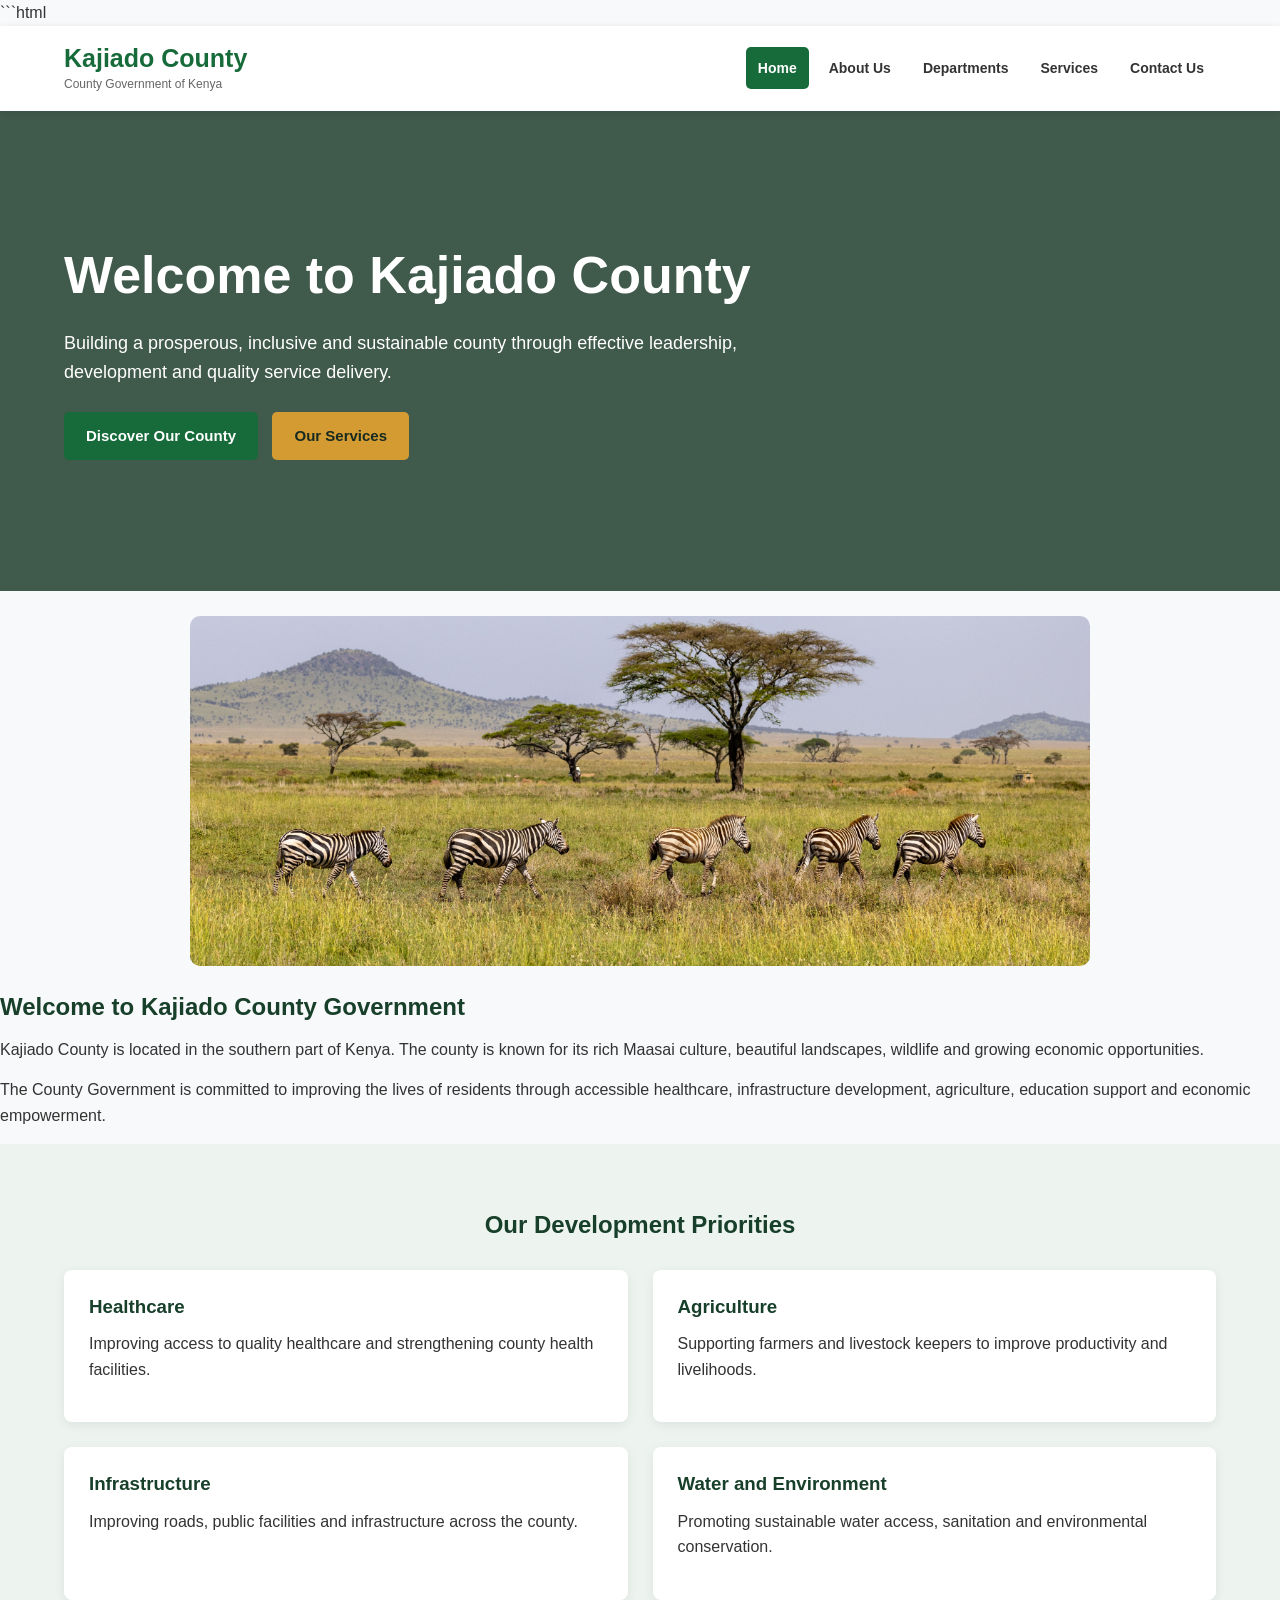
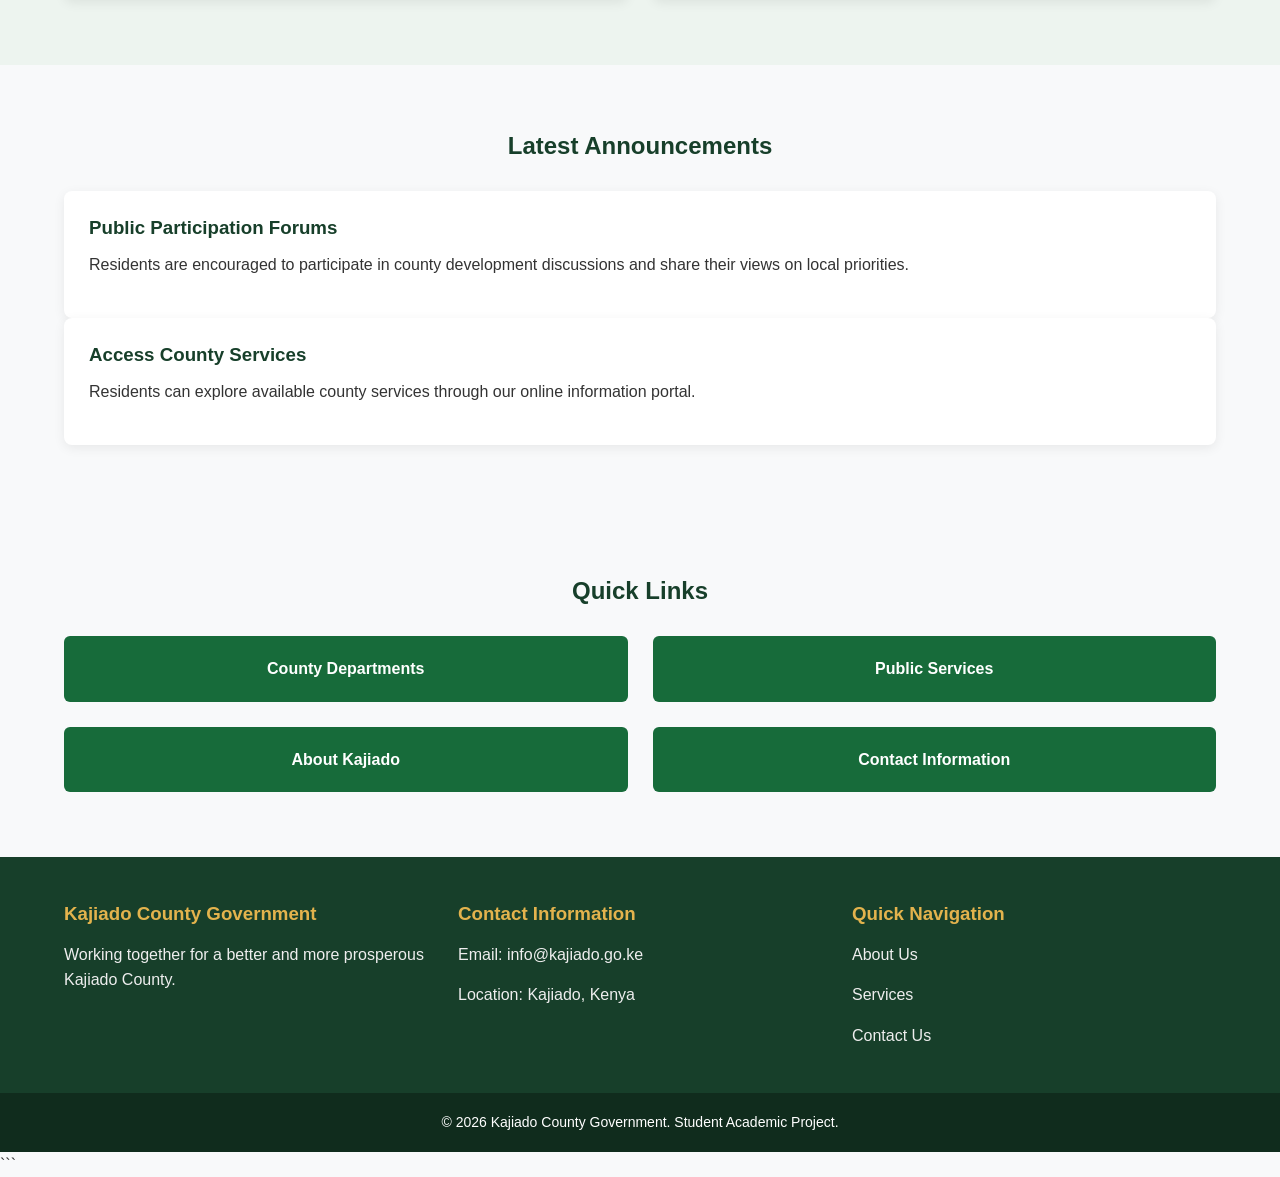
==== index.html @ 32dab038 "Initial commit - Kajiado County Website" ====
```html
<!DOCTYPE html>
<html lang="en">
<head>
    <meta charset="UTF-8">
    <meta name="viewport" content="width=device-width, initial-scale=1.0">

    <meta name="description" content="Official information website for Kajiado County Government.">

    <title>Home | Kajiado County Government</title>

    <link rel="stylesheet" href="css/style.css">
</head>

<body>

    <!-- Header -->
    <header>
        <div class="container header-container">

            <div class="logo">
                <h2>Kajiado County</h2>
                <p>County Government of Kenya</p>
            </div>

            <nav>
                <ul>
                    <li><a href="index.html" class="active">Home</a></li>
                    <li><a href="about.html">About Us</a></li>
                    <li><a href="departments.html">Departments</a></li>
                    <li><a href="services.html">Services</a></li>
                    <li><a href="contact.html">Contact Us</a></li>
                </ul>
            </nav>

        </div>
    </header>

    <!-- Hero Section -->
    <section class="hero">
        <div class="hero-content">

            <h1>Welcome to Kajiado County</h1>

            <p>
                Building a prosperous, inclusive and sustainable county
                through effective leadership, development and quality
                service delivery.
            </p>

            <a href="about.html" class="btn">Discover Our County</a>
            <a href="services.html" class="btn btn-secondary">Our Services</a>

        </div>
    </section>

    <!-- Introduction -->
   <img src="images/kajiado-landscape.jpg"
     alt="Zebras grazing in the Kajiado savannah"
     class="county-image">

        <h2>Welcome to Kajiado County Government</h2>

        <p>
            Kajiado County is located in the southern part of Kenya.
            The county is known for its rich Maasai culture, beautiful
            landscapes, wildlife and growing economic opportunities.
        </p>

        <p>
            The County Government is committed to improving the lives
            of residents through accessible healthcare, infrastructure
            development, agriculture, education support and economic
            empowerment.
        </p>

    </section>

    <!-- County Highlights -->
    <section class="highlights">

        <div class="container">

            <h2>Our Development Priorities</h2>

            <div class="highlight-container">

                <div class="highlight-card">
                    <h3>Healthcare</h3>
                    <p>
                        Improving access to quality healthcare and
                        strengthening county health facilities.
                    </p>
                </div>

                <div class="highlight-card">
                    <h3>Agriculture</h3>
                    <p>
                        Supporting farmers and livestock keepers
                        to improve productivity and livelihoods.
                    </p>
                </div>

                <div class="highlight-card">
                    <h3>Infrastructure</h3>
                    <p>
                        Improving roads, public facilities and
                        infrastructure across the county.
                    </p>
                </div>

                <div class="highlight-card">
                    <h3>Water and Environment</h3>
                    <p>
                        Promoting sustainable water access,
                        sanitation and environmental conservation.
                    </p>
                </div>

            </div>

        </div>

    </section>

    <!-- Announcements -->
    <section class="announcements container">

        <h2>Latest Announcements</h2>

        <div class="announcement-card">

            <h3>Public Participation Forums</h3>

            <p>
                Residents are encouraged to participate in county
                development discussions and share their views
                on local priorities.
            </p>

        </div>

        <div class="announcement-card">

            <h3>Access County Services</h3>

            <p>
                Residents can explore available county services
                through our online information portal.
            </p>

        </div>

    </section>

    <!-- Quick Links -->
    <section class="quick-links">

        <div class="container">

            <h2>Quick Links</h2>

            <div class="quick-links-container">

                <a href="departments.html">County Departments</a>

                <a href="services.html">Public Services</a>

                <a href="about.html">About Kajiado</a>

                <a href="contact.html">Contact Information</a>

            </div>

        </div>

    </section>

    <!-- Footer -->
    <footer>

        <div class="container footer-container">

            <div>
                <h3>Kajiado County Government</h3>

                <p>
                    Working together for a better and more
                    prosperous Kajiado County.
                </p>
            </div>

            <div>
                <h3>Contact Information</h3>

                <p>Email: info@kajiado.go.ke</p>
                <p>Location: Kajiado, Kenya</p>
            </div>

            <div>
                <h3>Quick Navigation</h3>

                <p><a href="about.html">About Us</a></p>
                <p><a href="services.html">Services</a></p>
                <p><a href="contact.html">Contact Us</a></p>
            </div>

        </div>

        <div class="copyright">
            <p>
                &copy; 2026 Kajiado County Government.
                Student Academic Project.
            </p>
        </div>

    </footer>

</body>
</html>
```
---- css/style.css ----
/* =====================================
   1. GENERAL STYLING
===================================== */

* {
    margin: 0;
    padding: 0;
    box-sizing: border-box;
}

html {
    scroll-behavior: smooth;
}

body {
    font-family: Arial, Helvetica, sans-serif;
    line-height: 1.6;
    color: #333;
    background-color: #f8f9fa;
    overflow-x: hidden;
}

img {
    max-width: 100%;
    height: auto;
    display: block;
}

.container {
    width: 90%;
    max-width: 1200px;
    margin: auto;
}

h1, h2, h3 {
    line-height: 1.3;
    color: #173f2a;
}

h2 {
    margin-bottom: 15px;
}

p {
    margin-bottom: 15px;
}

a {
    text-decoration: none;
    color: inherit;
}

/* =====================================
   2. HEADER AND NAVIGATION
===================================== */

header {
    background-color: #ffffff;
    box-shadow: 0 2px 8px rgba(0, 0, 0, 0.1);
    position: sticky;
    top: 0;
    z-index: 1000;
}

.header-container {
    min-height: 85px;
    display: flex;
    justify-content: space-between;
    align-items: center;
    gap: 20px;
    padding-top: 12px;
    padding-bottom: 12px;
}

.logo h2 {
    color: #176b3a;
    font-size: 25px;
    margin-bottom: 0;
}

.logo p {
    font-size: 12px;
    margin-bottom: 0;
    color: #666;
}

nav ul {
    display: flex;
    align-items: center;
    justify-content: center;
    flex-wrap: wrap;
    list-style: none;
    gap: 8px;
}

nav ul li a {
    display: block;
    padding: 10px 12px;
    font-weight: bold;
    font-size: 14px;
    color: #333;
    border-radius: 5px;
    transition: 0.3s ease;
}

nav ul li a:hover,
nav ul li a.active {
    background-color: #176b3a;
    color: white;
}

/* =====================================
   3. HOME PAGE HERO SECTION
===================================== */

.hero {
    min-height: 480px;
    background: linear-gradient(
        rgba(12, 45, 27, 0.78),
        rgba(12, 45, 27, 0.78)
    );
    color: white;
    display: flex;
    align-items: center;
    padding: 80px 0;
}

.hero-content {
    max-width: 750px;
    margin-left: 5%;
}

.hero h1 {
    font-size: clamp(32px, 5vw, 52px);
    color: white;
    margin-bottom: 20px;
}

.hero p {
    font-size: 18px;
    color: white;
    margin-bottom: 25px;
}

/* =====================================
   4. BUTTONS
===================================== */

.btn {
    display: inline-block;
    background-color: #176b3a;
    color: white;
    padding: 12px 22px;
    border: none;
    border-radius: 5px;
    font-size: 15px;
    font-weight: bold;
    cursor: pointer;
    transition: 0.3s ease;
}

.btn:hover {
    background-color: #104c29;
    transform: translateY(-2px);
}

.btn-secondary {
    background-color: #d49b32;
    color: #172b20;
    margin-left: 10px;
}

.btn-secondary:hover {
    background-color: #b77d1e;
}

/* =====================================
   5. GENERAL SECTIONS
===================================== */

.introduction,
.highlights,
.announcements,
.quick-links,
.contact-section,
.about-section,
.departments-section,
.services-section {
    padding-top: 65px;
    padding-bottom: 65px;
}

.introduction {
    text-align: center;
    max-width: 900px;
    margin: auto;
}

.introduction h2 {
    font-size: 30px;
}

/* =====================================
   6. HIGHLIGHTS AND CARDS
===================================== */

.highlights {
    background-color: #edf4ef;
}

.highlights h2,
.announcements h2,
.quick-links h2 {
    text-align: center;
    margin-bottom: 30px;
}

.highlight-container,
.announcement-container,
.quick-links-container {
    display: grid;
    grid-template-columns: repeat(2, 1fr);
    gap: 25px;
}

.highlight-card,
.announcement-card {
    background-color: white;
    padding: 25px;
    border-radius: 8px;
    box-shadow: 0 3px 12px rgba(0, 0, 0, 0.07);
    transition: 0.3s ease;
}

.highlight-card:hover,
.announcement-card:hover {
    transform: translateY(-5px);
    box-shadow: 0 6px 18px rgba(0, 0, 0, 0.12);
}

.highlight-card h3,
.announcement-card h3 {
    margin-bottom: 12px;
}

.quick-links-container a {
    background-color: #176b3a;
    color: white;
    padding: 20px;
    border-radius: 6px;
    text-align: center;
    font-weight: bold;
    transition: 0.3s ease;
}

.quick-links-container a:hover {
    background-color: #104c29;
}

/* =====================================
   7. PAGE BANNER
===================================== */

.page-banner {
    background-color: #176b3a;
    color: white;
    padding: 65px 0;
    text-align: center;
}

.page-banner h1 {
    color: white;
    font-size: clamp(30px, 5vw, 42px);
    margin-bottom: 12px;
}

.page-banner p {
    color: white;
    max-width: 750px;
    margin: auto;
}

/* =====================================
   8. ABOUT PAGE
===================================== */

.about-section h2 {
    margin-bottom: 18px;
}

.vision-mission {
    display: grid;
    grid-template-columns: repeat(2, 1fr);
    gap: 25px;
    margin: 35px 0;
}

.vision-box,
.mission-box {
    background-color: #edf4ef;
    padding: 25px;
    border-left: 5px solid #176b3a;
    border-radius: 5px;
}

.values-list {
    padding-left: 25px;
    margin-bottom: 30px;
}

.values-list li {
    margin-bottom: 10px;
}

.leadership-container {
    display: grid;
    grid-template-columns: repeat(2, 1fr);
    gap: 20px;
    margin: 25px 0;
}

.leadership-card {
    background-color: white;
    padding: 22px;
    border-radius: 7px;
    box-shadow: 0 3px 10px rgba(0, 0, 0, 0.07);
}

.administrative-structure {
    margin-top: 35px;
}

.administrative-structure ol,
.administrative-structure ul {
    padding-left: 25px;
}

.administrative-structure li {
    margin-bottom: 8px;
}

/* =====================================
   9. DEPARTMENTS PAGE
===================================== */

.department-container {
    display: grid;
    grid-template-columns: repeat(2, 1fr);
    gap: 25px;
    padding-top: 40px;
    padding-bottom: 60px;
}

.department-card {
    background-color: white;
    padding: 25px;
    border-radius: 8px;
    border-top: 4px solid #176b3a;
    box-shadow: 0 3px 12px rgba(0, 0, 0, 0.07);
    transition: 0.3s ease;
}

.department-card:hover {
    transform: translateY(-5px);
}

.department-card h3 {
    margin-bottom: 12px;
}

.department-card ul {
    padding-left: 20px;
}

.department-card li {
    margin-bottom: 8px;
}

/* =====================================
   10. SERVICES PAGE
===================================== */

.service-container {
    display: grid;
    grid-template-columns: repeat(2, 1fr);
    gap: 25px;
    padding-top: 40px;
    padding-bottom: 50px;
}

.service-card {
    background-color: white;
    padding: 25px;
    border-radius: 8px;
    border-left: 5px solid #d49b32;
    box-shadow: 0 3px 12px rgba(0, 0, 0, 0.07);
    transition: 0.3s ease;
}

.service-card:hover {
    transform: translateY(-5px);
}

.service-card h3 {
    margin-bottom: 12px;
}

.service-card ul {
    padding-left: 20px;
}

.service-card li {
    margin-bottom: 8px;
}

.service-contact {
    text-align: center;
    background-color: #edf4ef;
    padding: 45px 20px;
}

/* =====================================
   11. CONTACT PAGE
===================================== */

.contact-section {
    display: grid;
    grid-template-columns: 1fr 1.2fr;
    gap: 40px;
    align-items: start;
}

.contact-information,
.contact-form-container {
    background-color: white;
    padding: 30px;
    border-radius: 8px;
    box-shadow: 0 3px 12px rgba(0, 0, 0, 0.07);
}

.contact-details {
    margin-top: 22px;
}

.contact-details h3 {
    font-size: 17px;
    margin-bottom: 5px;
}

.contact-details p {
    color: #555;
}

.form-group {
    margin-bottom: 20px;
}

.form-group label {
    display: block;
    font-weight: bold;
    margin-bottom: 8px;
}

.form-group input,
.form-group textarea {
    width: 100%;
    padding: 12px;
    border: 1px solid #ccc;
    border-radius: 5px;
    font-family: inherit;
    font-size: 15px;
}

.form-group input:focus,
.form-group textarea:focus {
    outline: none;
    border-color: #176b3a;
    box-shadow: 0 0 0 2px rgba(23, 107, 58, 0.12);
}

.form-group textarea {
    resize: vertical;
}

.contact-form-container button {
    width: 100%;
}

.location-section {
    background-color: #edf4ef;
    text-align: center;
    padding: 55px 20px;
}

/* =====================================
   12. FOOTER
===================================== */

footer {
    background-color: #173f2a;
    color: white;
    padding-top: 45px;
}

.footer-container {
    display: grid;
    grid-template-columns: repeat(3, 1fr);
    gap: 30px;
    padding-bottom: 30px;
}

.footer-container h3 {
    color: #e3b34d;
    margin-bottom: 15px;
}

.footer-container p,
.footer-container a {
    color: #eeeeee;
}

.footer-container a:hover {
    color: #e3b34d;
    text-decoration: underline;
}

.copyright {
    background-color: #102c1d;
    text-align: center;
    padding: 18px;
}

.copyright p {
    margin-bottom: 0;
    font-size: 14px;
}

/* =====================================
   13. TABLET RESPONSIVENESS
===================================== */

@media (max-width: 900px) {

    .header-container {
        flex-direction: column;
        align-items: center;
    }

    nav ul {
        justify-content: center;
    }

    .contact-section {
        grid-template-columns: 1fr;
    }

    .footer-container {
        grid-template-columns: repeat(2, 1fr);
    }

}

/* =====================================
   14. MOBILE RESPONSIVENESS
===================================== */

@media (max-width: 600px) {

    .container {
        width: 92%;
    }

    .header-container {
        gap: 12px;
    }

    .logo {
        text-align: center;
    }

    nav {
        width: 100%;
    }

    nav ul {
        flex-direction: column;
        gap: 3px;
        width: 100%;
    }

    nav ul li {
        width: 100%;
        text-align: center;
    }

    nav ul li a {
        padding: 9px;
        font-size: 14px;
    }

    .hero {
        min-height: 400px;
        padding: 55px 0;
    }

    .hero-content {
        margin: auto;
        width: 90%;
        text-align: center;
    }

    .hero p {
        font-size: 16px;
    }

    .btn {
        margin: 5px;
        padding: 12px 16px;
    }

    .highlight-container,
    .announcement-container,
    .quick-links-container,
    .vision-mission,
    .leadership-container,
    .department-container,
    .service-container,
    .footer-container {
        grid-template-columns: 1fr;
    }

    .introduction,
    .highlights,
    .announcements,
    .quick-links,
    .contact-section,
    .about-section,
    .departments-section,
    .services-section {
        padding-top: 40px;
        padding-bottom: 40px;
    }

    .page-banner {
        padding: 45px 15px;
    }

    .contact-information,
    .contact-form-container {
        padding: 20px;
    }

}
.county-image {
    width: 100%;
    max-width: 900px;
    height: 350px;
    object-fit: cover;
    display: block;
    margin: 25px auto;
    border-radius: 10px;
}
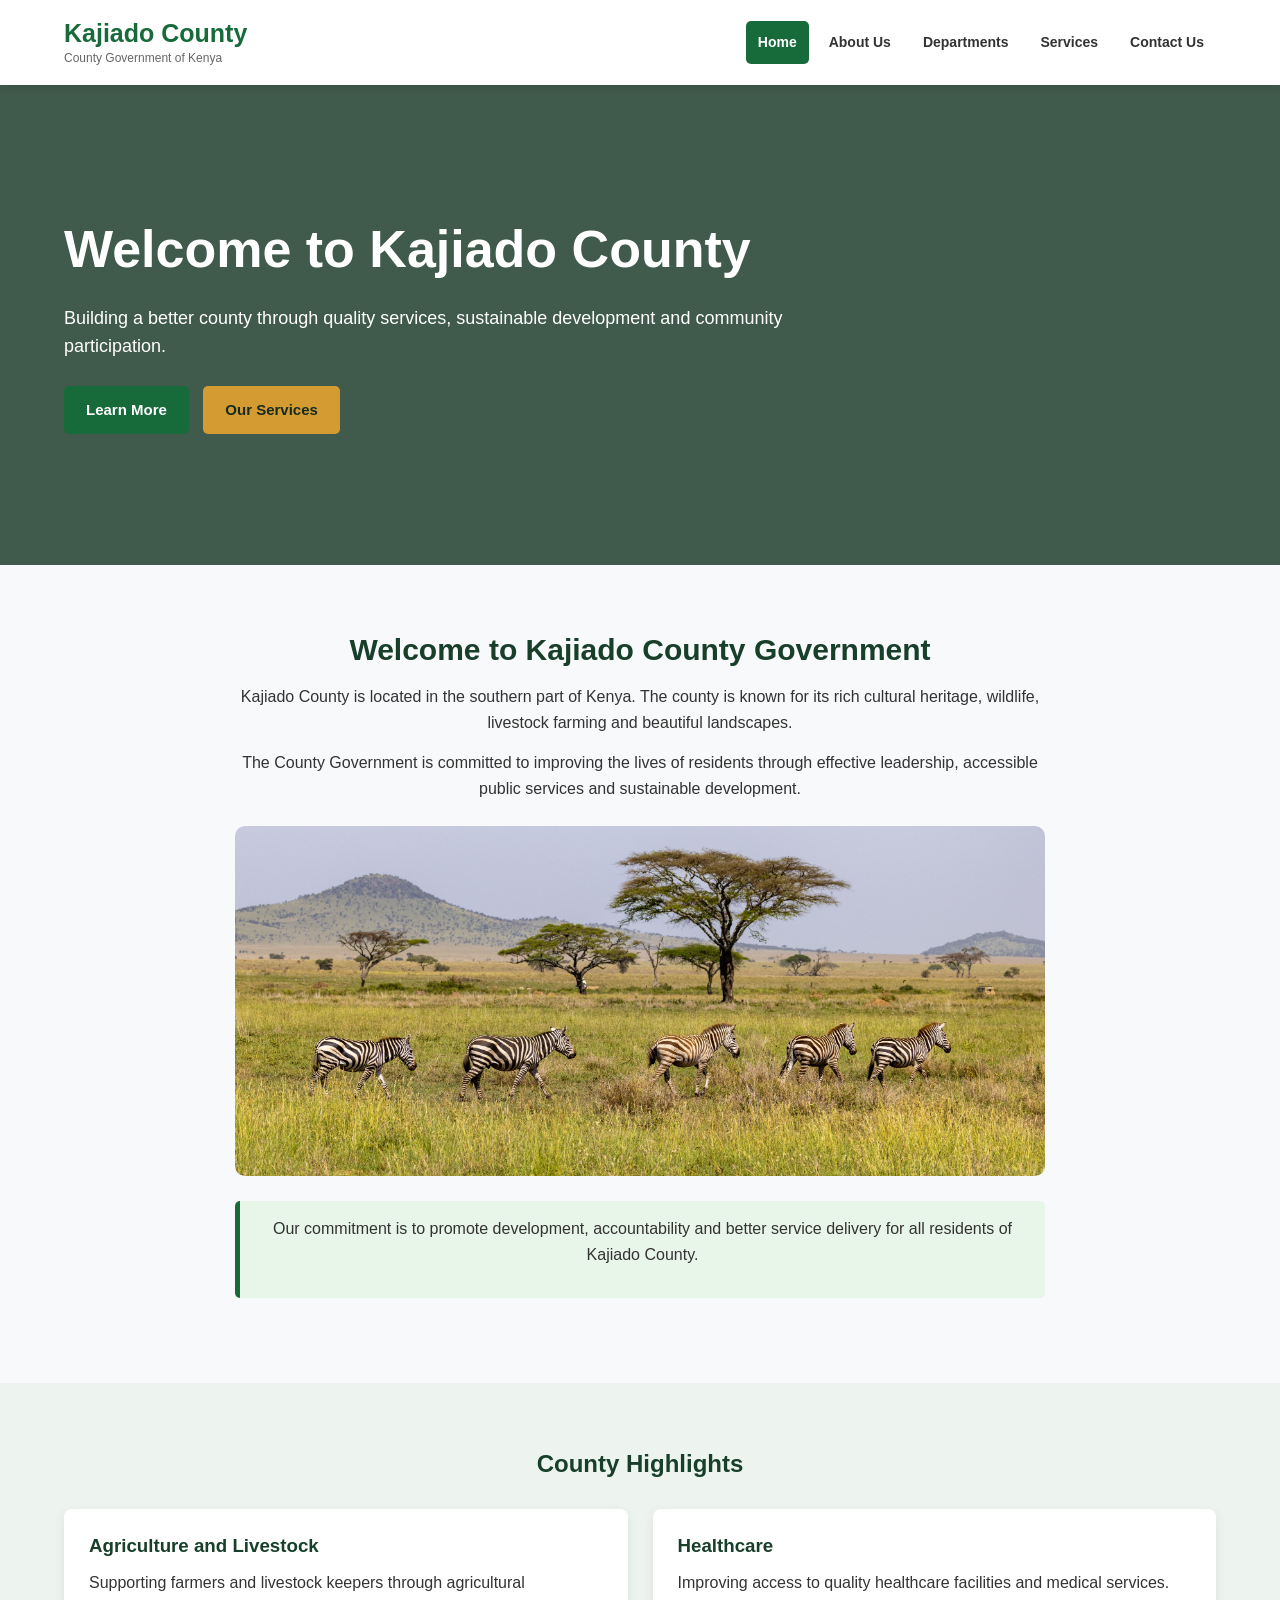
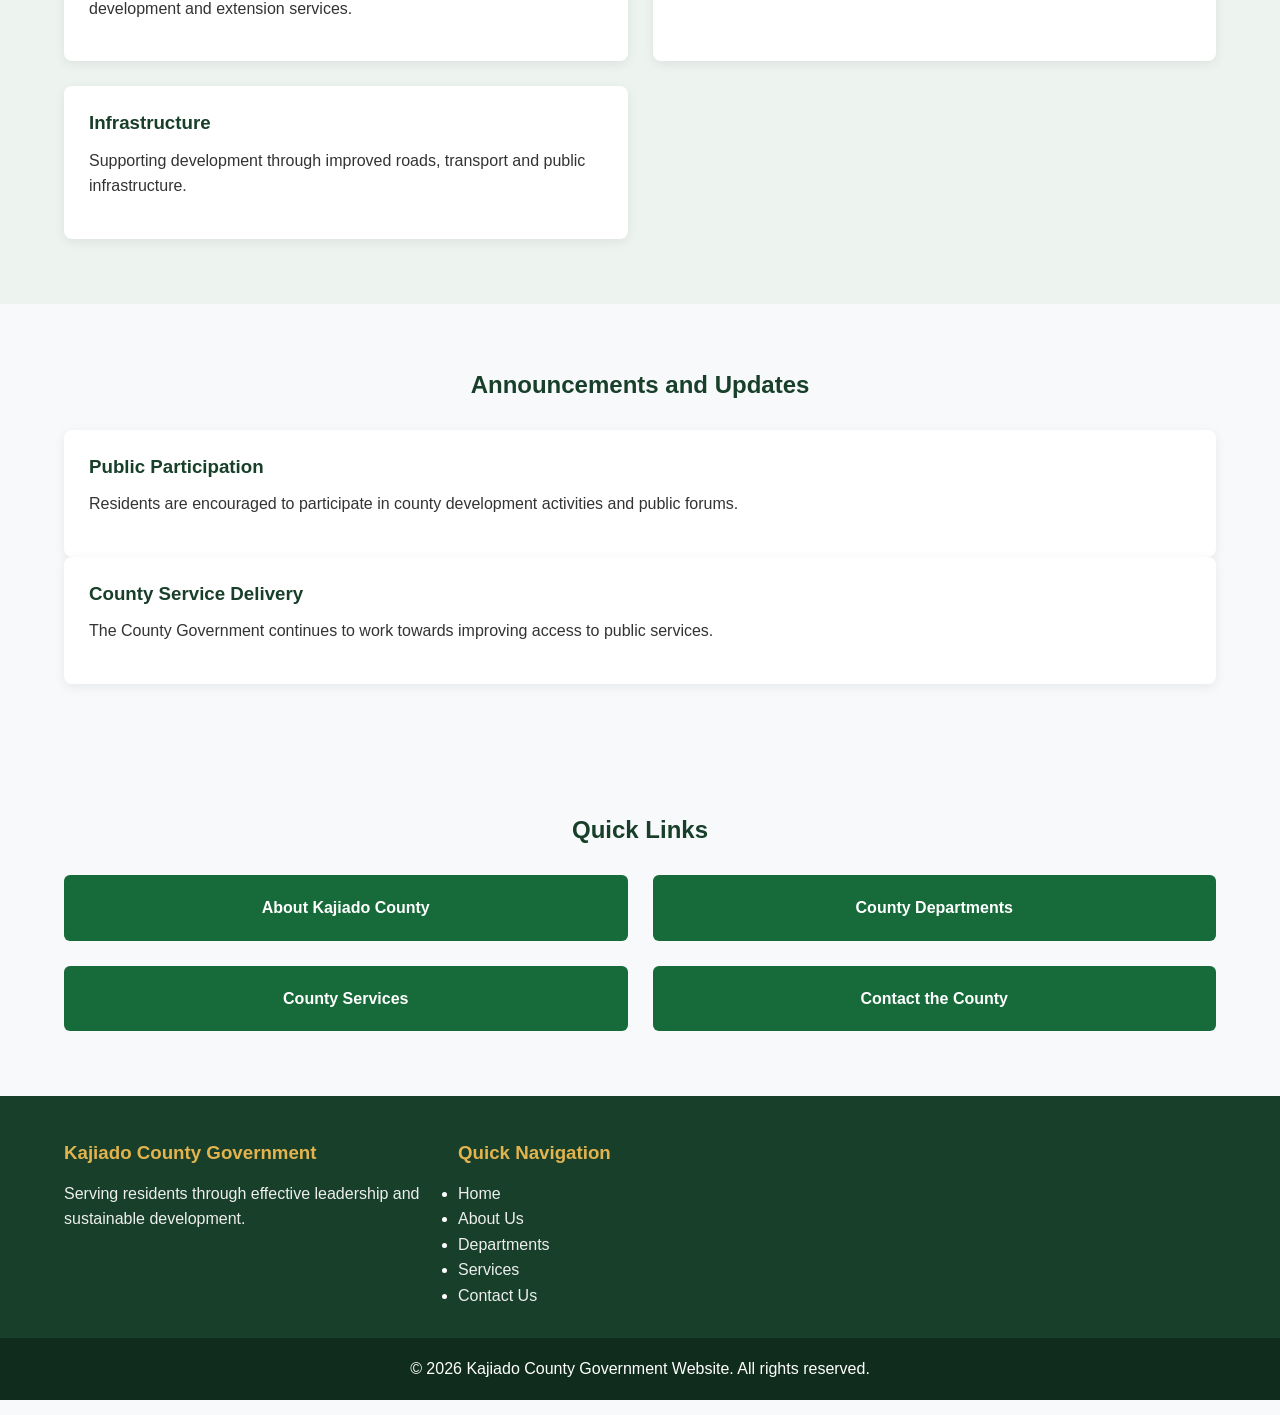
==== commit 59f3c2fa: "Update all website pages and fix HTML formatting" ====
--- a/index.html
+++ b/index.html
@@ -1,4 +1,4 @@
-```html
+
 <!DOCTYPE html>
 <html lang="en">
 <head>
@@ -9,12 +9,24 @@
 
     <title>Home | Kajiado County Government</title>
 
+    <!-- External CSS -->
     <link rel="stylesheet" href="css/style.css">
+
+    <!-- Internal CSS -->
+    <style>
+        .home-note {
+            background-color: #e8f5e9;
+            padding: 15px;
+            border-left: 5px solid #176b3a;
+            margin: 20px 0;
+            border-radius: 5px;
+        }
+    </style>
 </head>
 
 <body>
 
-    <!-- Header -->
+    <!-- Header and Navigation -->
     <header>
         <div class="container header-container">
 
@@ -38,184 +50,166 @@
 
     <!-- Hero Section -->
     <section class="hero">
-        <div class="hero-content">
-
+        <div class="container hero-content">
             <h1>Welcome to Kajiado County</h1>
 
             <p>
-                Building a prosperous, inclusive and sustainable county
-                through effective leadership, development and quality
-                service delivery.
+                Building a better county through quality services,
+                sustainable development and community participation.
             </p>
 
-            <a href="about.html" class="btn">Discover Our County</a>
+            <a href="about.html" class="btn">Learn More</a>
             <a href="services.html" class="btn btn-secondary">Our Services</a>
-
-        </div>
-    </section>
-
-    <!-- Introduction -->
-   <img src="images/kajiado-landscape.jpg"
-     alt="Zebras grazing in the Kajiado savannah"
-     class="county-image">
-
-        <h2>Welcome to Kajiado County Government</h2>
-
-        <p>
-            Kajiado County is located in the southern part of Kenya.
-            The county is known for its rich Maasai culture, beautiful
-            landscapes, wildlife and growing economic opportunities.
-        </p>
-
-        <p>
-            The County Government is committed to improving the lives
-            of residents through accessible healthcare, infrastructure
-            development, agriculture, education support and economic
-            empowerment.
-        </p>
-
+        </div>
+    </section>
+
+    <!-- Introduction Section -->
+    <section class="introduction">
+        <div class="container">
+
+            <h2>Welcome to Kajiado County Government</h2>
+
+            <p>
+                Kajiado County is located in the southern part of Kenya.
+                The county is known for its rich cultural heritage,
+                wildlife, livestock farming and beautiful landscapes.
+            </p>
+
+            <p>
+                The County Government is committed to improving the
+                lives of residents through effective leadership,
+                accessible public services and sustainable development.
+            </p>
+
+            <img
+                src="images/kajiado-landscape.jpg"
+                alt="Landscape of Kajiado County, Kenya"
+                class="county-image"
+            >
+
+            <div class="home-note">
+                <p>
+                    Our commitment is to promote development,
+                    accountability and better service delivery
+                    for all residents of Kajiado County.
+                </p>
+            </div>
+
+        </div>
     </section>
 
     <!-- County Highlights -->
     <section class="highlights">
-
-        <div class="container">
-
-            <h2>Our Development Priorities</h2>
+        <div class="container">
+
+            <h2>County Highlights</h2>
 
             <div class="highlight-container">
+
+                <div class="highlight-card">
+                    <h3>Agriculture and Livestock</h3>
+                    <p>
+                        Supporting farmers and livestock keepers
+                        through agricultural development and extension services.
+                    </p>
+                </div>
 
                 <div class="highlight-card">
                     <h3>Healthcare</h3>
                     <p>
-                        Improving access to quality healthcare and
-                        strengthening county health facilities.
-                    </p>
-                </div>
-
-                <div class="highlight-card">
-                    <h3>Agriculture</h3>
-                    <p>
-                        Supporting farmers and livestock keepers
-                        to improve productivity and livelihoods.
+                        Improving access to quality healthcare
+                        facilities and medical services.
                     </p>
                 </div>
 
                 <div class="highlight-card">
                     <h3>Infrastructure</h3>
                     <p>
-                        Improving roads, public facilities and
-                        infrastructure across the county.
+                        Supporting development through improved
+                        roads, transport and public infrastructure.
                     </p>
                 </div>
 
-                <div class="highlight-card">
-                    <h3>Water and Environment</h3>
-                    <p>
-                        Promoting sustainable water access,
-                        sanitation and environmental conservation.
-                    </p>
-                </div>
-
-            </div>
-
-        </div>
-
-    </section>
-
-    <!-- Announcements -->
-    <section class="announcements container">
-
-        <h2>Latest Announcements</h2>
-
-        <div class="announcement-card">
-
-            <h3>Public Participation Forums</h3>
-
-            <p>
-                Residents are encouraged to participate in county
-                development discussions and share their views
-                on local priorities.
-            </p>
-
-        </div>
-
-        <div class="announcement-card">
-
-            <h3>Access County Services</h3>
-
-            <p>
-                Residents can explore available county services
-                through our online information portal.
-            </p>
-
-        </div>
-
-    </section>
-
-    <!-- Quick Links -->
+            </div>
+        </div>
+    </section>
+
+    <!-- Announcements Section -->
+    <section class="announcements">
+        <div class="container">
+
+            <h2>Announcements and Updates</h2>
+
+            <div class="announcement-card">
+                <h3>Public Participation</h3>
+                <p>
+                    Residents are encouraged to participate in
+                    county development activities and public forums.
+                </p>
+            </div>
+
+            <div class="announcement-card">
+                <h3>County Service Delivery</h3>
+                <p>
+                    The County Government continues to work towards
+                    improving access to public services.
+                </p>
+            </div>
+
+        </div>
+    </section>
+
+    <!-- Quick Links Section -->
     <section class="quick-links">
-
         <div class="container">
 
             <h2>Quick Links</h2>
 
             <div class="quick-links-container">
 
+                <a href="about.html">About Kajiado County</a>
+
                 <a href="departments.html">County Departments</a>
 
-                <a href="services.html">Public Services</a>
-
-                <a href="about.html">About Kajiado</a>
-
-                <a href="contact.html">Contact Information</a>
-
-            </div>
-
-        </div>
-
+                <a href="services.html">County Services</a>
+
+                <a href="contact.html">Contact the County</a>
+
+            </div>
+
+        </div>
     </section>
 
     <!-- Footer -->
     <footer>
-
         <div class="container footer-container">
 
             <div>
                 <h3>Kajiado County Government</h3>
-
-                <p>
-                    Working together for a better and more
-                    prosperous Kajiado County.
-                </p>
-            </div>
-
-            <div>
-                <h3>Contact Information</h3>
-
-                <p>Email: info@kajiado.go.ke</p>
-                <p>Location: Kajiado, Kenya</p>
+                <p>
+                    Serving residents through effective leadership
+                    and sustainable development.
+                </p>
             </div>
 
             <div>
                 <h3>Quick Navigation</h3>
-
-                <p><a href="about.html">About Us</a></p>
-                <p><a href="services.html">Services</a></p>
-                <p><a href="contact.html">Contact Us</a></p>
-            </div>
-
-        </div>
-
-        <div class="copyright">
-            <p>
-                &copy; 2026 Kajiado County Government.
-                Student Academic Project.
-            </p>
-        </div>
-
+                <ul>
+                    <li><a href="index.html">Home</a></li>
+                    <li><a href="about.html">About Us</a></li>
+                    <li><a href="departments.html">Departments</a></li>
+                    <li><a href="services.html">Services</a></li>
+                    <li><a href="contact.html">Contact Us</a></li>
+                </ul>
+            </div>
+
+        </div>
+
+        <p class="copyright">
+            &copy; 2026 Kajiado County Government Website.
+            All rights reserved.
+        </p>
     </footer>
 
 </body>
 </html>
-```
